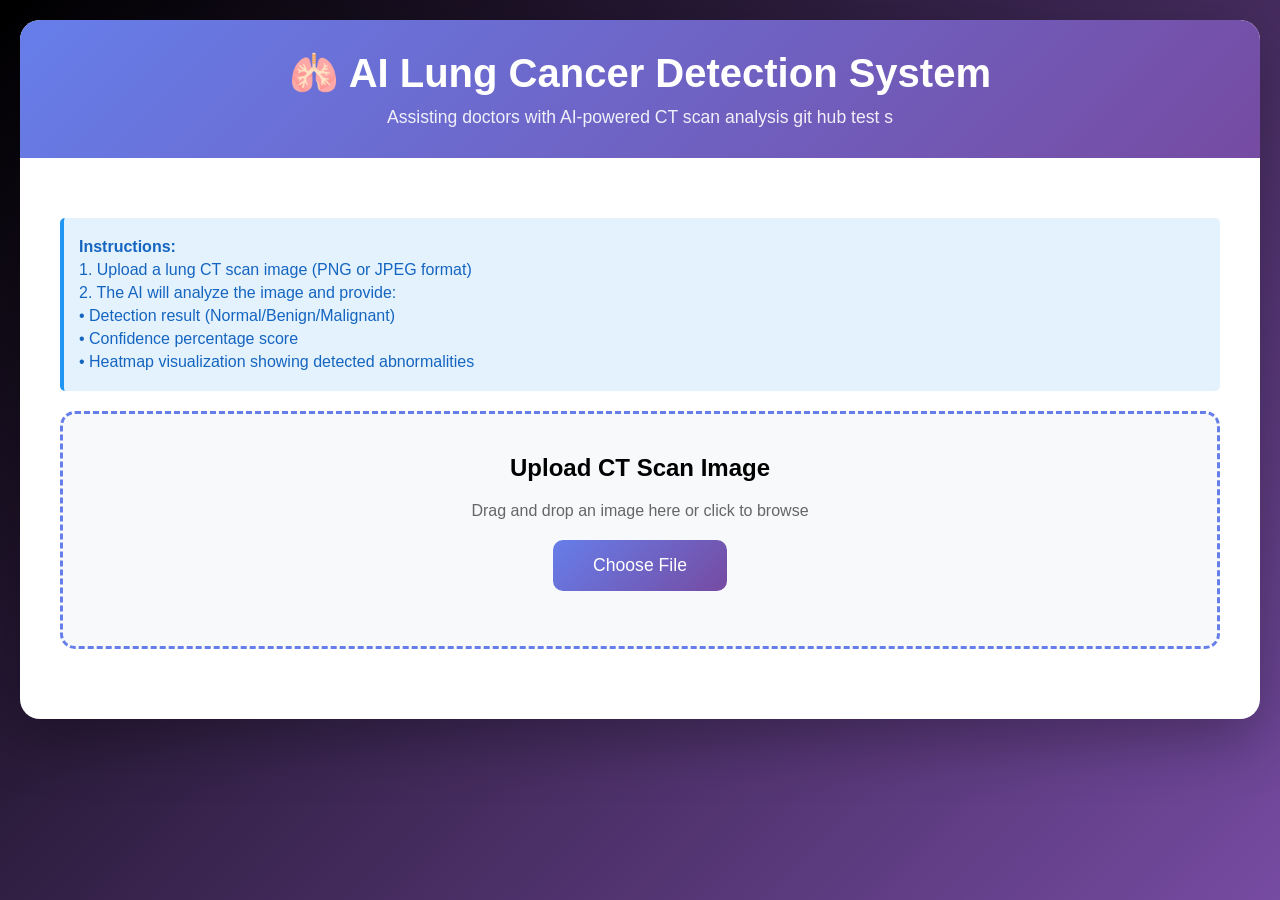
==== frontend/index.html @ 227d9005 "first commit" ====
<!DOCTYPE html>
<html lang="en">
<head>
    <meta charset="UTF-8">
    <meta name="viewport" content="width=device-width, initial-scale=1.0">
    <title>AI Lung Cancer Detection System</title>
    <style>
        * {
            margin: 0;
            padding: 0;
            box-sizing: border-box;
        }

        body {
            font-family: 'Segoe UI', Tahoma, Geneva, Verdana, sans-serif;
            background: linear-gradient(135deg, black, #764ba2 100%);
            min-height: 100vh;
            padding: 20px;
        }

        .container {
            max-width: 1400px;
            margin: 0 auto;
            background: white;
            border-radius: 20px;
            box-shadow: 0 20px 60px rgba(0, 0, 0, 0.3);
            overflow: hidden;
        }

        .header {
            background: linear-gradient(135deg, #667eea 0%, #764ba2 100%);
            color: white;
            padding: 30px;
            text-align: center;
        }

        .header h1 {
            font-size: 2.5em;
            margin-bottom: 10px;
        }

        .header p {
            font-size: 1.1em;
            opacity: 0.9;
        }

        .content {
            padding: 40px;
        }

        .upload-section {
            background: #f8f9fa;
            border: 3px dashed #667eea;
            border-radius: 15px;
            padding: 40px;
            text-align: center;
            margin-bottom: 30px;
            transition: all 0.3s ease;
        }

        .upload-section:hover {
            border-color: #764ba2;
            background: #f0f2f5;
        }

        .upload-section.dragover {
            border-color: #764ba2;
            background: #e8eaf6;
        }

        .file-input-wrapper {
            position: relative;
            display: inline-block;
        }

        .file-input {
            position: absolute;
            opacity: 0;
            width: 100%;
            height: 100%;
            cursor: pointer;
        }

        .upload-btn {
            background: linear-gradient(135deg, #667eea 0%, #764ba2 100%);
            color: white;
            padding: 15px 40px;
            border: none;
            border-radius: 10px;
            font-size: 1.1em;
            cursor: pointer;
            transition: transform 0.2s;
        }

        .upload-btn:hover {
            transform: scale(1.05);
        }

        .upload-btn:active {
            transform: scale(0.98);
        }

        .preview-section {
            display: none;
            margin-bottom: 30px;
        }

        .preview-section.active {
            display: block;
        }

        .preview-image {
            max-width: 100%;
            border-radius: 10px;
            box-shadow: 0 5px 15px rgba(0, 0, 0, 0.2);
        }

        .results-section {
            display: none;
        }

        .results-section.active {
            display: block;
        }

        .results-grid {
            display: grid;
            grid-template-columns: repeat(auto-fit, minmax(300px, 1fr));
            gap: 20px;
            margin-bottom: 30px;
        }

        .result-card {
            background: #f8f9fa;
            border-radius: 15px;
            padding: 25px;
            box-shadow: 0 5px 15px rgba(0, 0, 0, 0.1);
        }

        .result-card h3 {
            color: #667eea;
            margin-bottom: 15px;
            font-size: 1.3em;
        }

        .prediction-badge {
            display: inline-block;
            padding: 10px 20px;
            border-radius: 25px;
            font-size: 1.2em;
            font-weight: bold;
            margin: 10px 0;
        }

        .prediction-normal {
            background: #4caf50;
            color: white;
        }

        .prediction-benign {
            background: #ff9800;
            color: white;
        }

        .prediction-malignant {
            background: #f44336;
            color: white;
        }

        .probability-bar {
            width: 100%;
            height: 30px;
            background: #e0e0e0;
            border-radius: 15px;
            overflow: hidden;
            margin: 10px 0;
            position: relative;
        }

        .probability-fill {
            height: 100%;
            background: linear-gradient(90deg, #667eea 0%, #764ba2 100%);
            border-radius: 15px;
            transition: width 1s ease;
            display: flex;
            align-items: center;
            justify-content: center;
            color: white;
            font-weight: bold;
        }

        .probability-details {
            margin-top: 15px;
        }

        .probability-item {
            display: flex;
            justify-content: space-between;
            padding: 8px 0;
            border-bottom: 1px solid #e0e0e0;
        }

        .heatmap-section {
            margin-top: 30px;
            text-align: center;
        }

        .heatmap-image {
            max-width: 100%;
            border-radius: 10px;
            box-shadow: 0 5px 15px rgba(0, 0, 0, 0.2);
            margin-top: 20px;
        }

        .loading {
            display: none;
            text-align: center;
            padding: 40px;
        }

        .loading.active {
            display: block;
        }

        .spinner {
            border: 4px solid #f3f3f3;
            border-top: 4px solid #667eea;
            border-radius: 50%;
            width: 50px;
            height: 50px;
            animation: spin 1s linear infinite;
            margin: 0 auto 20px;
        }

        @keyframes spin {
            0% { transform: rotate(0deg); }
            100% { transform: rotate(360deg); }
        }

        .error-message {
            display: none;
            background: #ffebee;
            color: #c62828;
            padding: 15px;
            border-radius: 10px;
            margin: 20px 0;
            border-left: 4px solid #c62828;
        }

        .error-message.active {
            display: block;
        }

        .info-box {
            background: #e3f2fd;
            border-left: 4px solid #2196f3;
            padding: 15px;
            border-radius: 5px;
            margin: 20px 0;
        }

        .info-box p {
            margin: 5px 0;
            color: #1565c0;
        }
    </style>
</head>
<body>
    <div class="container">
        <div class="header">
            <h1>🫁 AI Lung Cancer Detection System</h1>
            <p>Assisting doctors with AI-powered CT scan analysis git hub test s</p>
        </div>

        <div class="content">
            <div class="info-box">
                <p><strong>Instructions:</strong></p>
                <p>1. Upload a lung CT scan image (PNG or JPEG format)</p>
                <p>2. The AI will analyze the image and provide:</p>
                <p>   • Detection result (Normal/Benign/Malignant)</p>
                <p>   • Confidence percentage score</p>
                <p>   • Heatmap visualization showing detected abnormalities</p>
            </div>

            <div class="upload-section" id="uploadSection">
                <h2>Upload CT Scan Image</h2>
                <p style="margin: 20px 0; color: #666;">Drag and drop an image here or click to browse</p>
                <div class="file-input-wrapper">
                    <input type="file" id="fileInput" class="file-input" accept="image/png,image/jpeg,image/jpg">
                    <button class="upload-btn" onclick="document.getElementById('fileInput').click()">
                        Choose File
                    </button>
                </div>
                <p id="fileName" style="margin-top: 15px; color: #666;"></p>
            </div>

            <div class="error-message" id="errorMessage"></div>

            <div class="loading" id="loading">
                <div class="spinner"></div>
                <p>Analyzing CT scan... Please wait</p>
            </div>

            <div class="preview-section" id="previewSection">
                <h2>Uploaded Image</h2>
                <img id="previewImage" class="preview-image" alt="Preview">
            </div>

            <div class="results-section" id="resultsSection">
                <h2 style="color: #667eea; margin-bottom: 20px;">Analysis Results</h2>
                
                <div class="results-grid">
                    <div class="result-card">
                        <h3>Prediction</h3>
                        <div id="predictionBadge" class="prediction-badge"></div>
                        <p id="predictionDescription" style="margin-top: 10px; color: #666;"></p>
                    </div>

                    <div class="result-card">
                        <h3>AI Confidence Score</h3>
                        <div class="probability-bar">
                            <div id="probabilityFill" class="probability-fill" style="width: 0%">
                                <span id="probabilityText">0%</span>
                            </div>
                        </div>
                        <p style="margin-top: 10px; color: #666; font-size: 0.9em;">
                            This score indicates how confident the AI model is in its prediction
                        </p>
                    </div>

                    <div class="result-card">
                        <h3>Detailed Probabilities</h3>
                        <div class="probability-details" id="probabilityDetails"></div>
                    </div>
                </div>

                <div class="heatmap-section">
                    <h2 style="color: #667eea; margin-bottom: 20px;">Heatmap Visualization</h2>
                    <p style="color: #666; margin-bottom: 15px;">
                        The heatmap shows where the AI detected potential abnormalities. 
                        Red/yellow areas indicate higher attention from the model.
                    </p>
                    <img id="heatmapImage" class="heatmap-image" alt="Heatmap" style="display: none;">
                </div>
            </div>
        </div>
    </div>

    <script>
        const API_URL = 'http://localhost:8000';
        const fileInput = document.getElementById('fileInput');
        const uploadSection = document.getElementById('uploadSection');
        const previewSection = document.getElementById('previewSection');
        const resultsSection = document.getElementById('resultsSection');
        const loading = document.getElementById('loading');
        const errorMessage = document.getElementById('errorMessage');
        const fileName = document.getElementById('fileName');

        // Drag and drop functionality
        uploadSection.addEventListener('dragover', (e) => {
            e.preventDefault();
            uploadSection.classList.add('dragover');
        });

        uploadSection.addEventListener('dragleave', () => {
            uploadSection.classList.remove('dragover');
        });

        uploadSection.addEventListener('drop', (e) => {
            e.preventDefault();
            uploadSection.classList.remove('dragover');
            const files = e.dataTransfer.files;
            if (files.length > 0) {
                handleFile(files[0]);
            }
        });

        fileInput.addEventListener('change', (e) => {
            if (e.target.files.length > 0) {
                handleFile(e.target.files[0]);
            }
        });

        function handleFile(file) {
            // Validate file type
            if (!file.type.match('image/(png|jpeg|jpg)')) {
                showError('Please upload a PNG or JPEG image file.');
                return;
            }

            fileName.textContent = `Selected: ${file.name}`;
            
            // Show preview
            const reader = new FileReader();
            reader.onload = (e) => {
                document.getElementById('previewImage').src = e.target.result;
                previewSection.classList.add('active');
            };
            reader.readAsDataURL(file);

            // Upload and analyze
            uploadAndAnalyze(file);
        }

        async function uploadAndAnalyze(file) {
            hideError();
            loading.classList.add('active');
            resultsSection.classList.remove('active');

            const formData = new FormData();
            formData.append('file', file);

            try {
                const response = await fetch(`${API_URL}/inference/predict?generate_heatmap=true`, {
                    method: 'POST',
                    body: formData
                });

                if (!response.ok) {
                    const error = await response.json();
                    throw new Error(error.detail || 'Analysis failed');
                }

                const result = await response.json();
                displayResults(result);
            } catch (error) {
                showError(`Error: ${error.message}. Make sure the backend server is running on ${API_URL}`);
            } finally {
                loading.classList.remove('active');
            }
        }

        function displayResults(result) {
            // Display prediction
            const predictionBadge = document.getElementById('predictionBadge');
            const prediction = result.prediction.toLowerCase();
            predictionBadge.textContent = result.prediction.toUpperCase();
            predictionBadge.className = `prediction-badge prediction-${prediction}`;

            // Prediction description
            const descriptions = {
                normal: 'No signs of cancer detected. However, this is an AI-assisted diagnosis. Please consult with a medical professional for final assessment.',
                benign: 'Benign (non-cancerous) tissue detected. This typically indicates a non-threatening condition, but professional medical evaluation is recommended.',
                malignant: 'Malignant (cancerous) tissue detected. This requires immediate medical attention and further diagnostic procedures.'
            };
            document.getElementById('predictionDescription').textContent = descriptions[prediction] || '';

            // Display probability score
            const probabilityScore = result.probability_score.toFixed(1);
            document.getElementById('probabilityText').textContent = `${probabilityScore}%`;
            document.getElementById('probabilityFill').style.width = `${probabilityScore}%`;

            // Display detailed probabilities
            const probabilityDetails = document.getElementById('probabilityDetails');
            probabilityDetails.innerHTML = '';
            for (const [label, prob] of Object.entries(result.probabilities)) {
                const item = document.createElement('div');
                item.className = 'probability-item';
                item.innerHTML = `
                    <span style="text-transform: capitalize; font-weight: bold;">${label}:</span>
                    <span>${prob.toFixed(2)}%</span>
                `;
                probabilityDetails.appendChild(item);
            }

            // Display heatmap
            if (result.heatmap_image) {
                const heatmapImg = document.getElementById('heatmapImage');
                heatmapImg.src = `data:image/png;base64,${result.heatmap_image}`;
                heatmapImg.style.display = 'block';
            }

            resultsSection.classList.add('active');
        }

        function showError(message) {
            errorMessage.textContent = message;
            errorMessage.classList.add('active');
        }

        function hideError() {
            errorMessage.classList.remove('active');
        }
    </script>
</body>
</html>
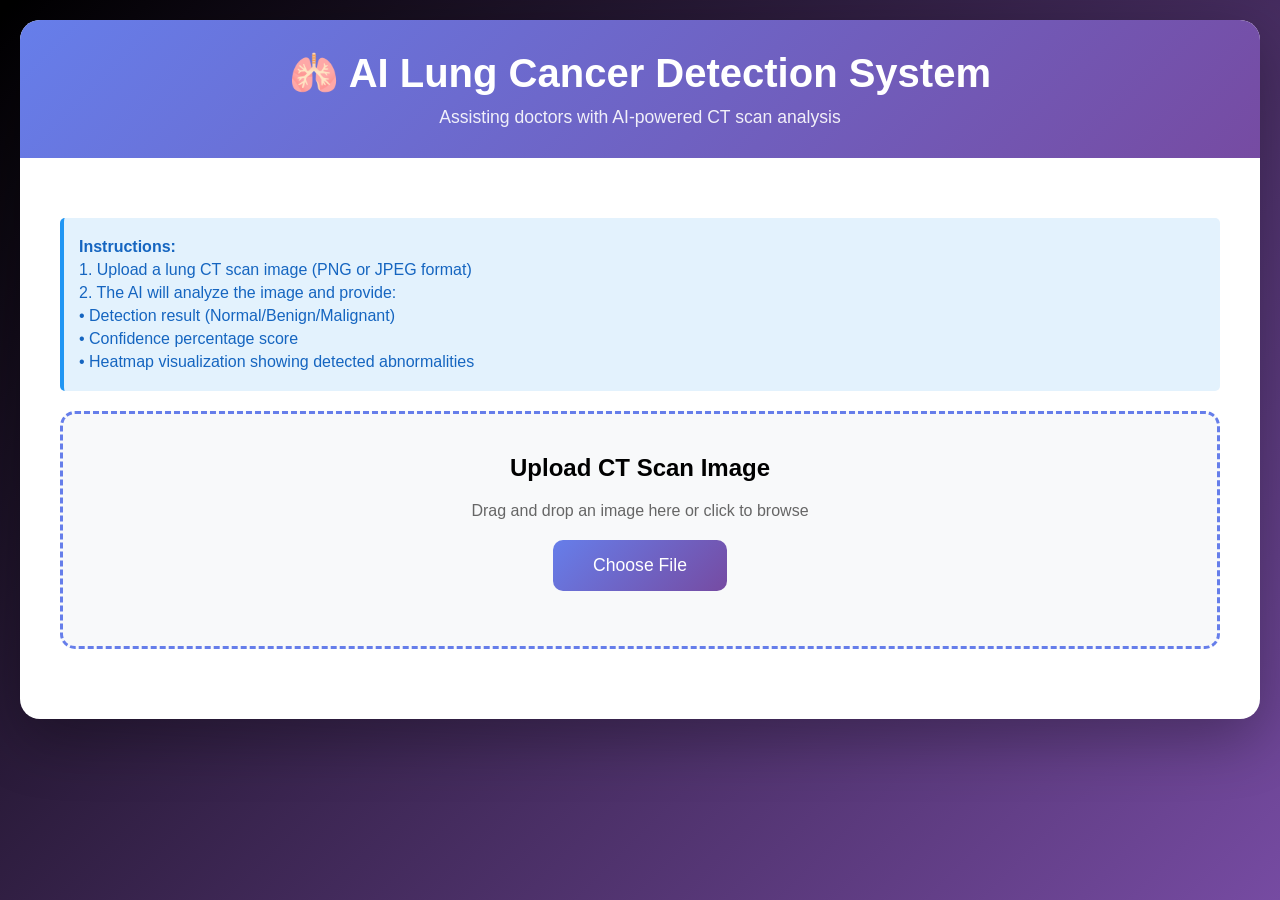
==== commit 1467a05f: "fixed_html" ====
--- a/frontend/index.html
+++ b/frontend/index.html
@@ -269,7 +269,7 @@
     <div class="container">
         <div class="header">
             <h1>🫁 AI Lung Cancer Detection System</h1>
-            <p>Assisting doctors with AI-powered CT scan analysis git hub test s</p>
+            <p>Assisting doctors with AI-powered CT scan analysis</p>
         </div>
 
         <div class="content">
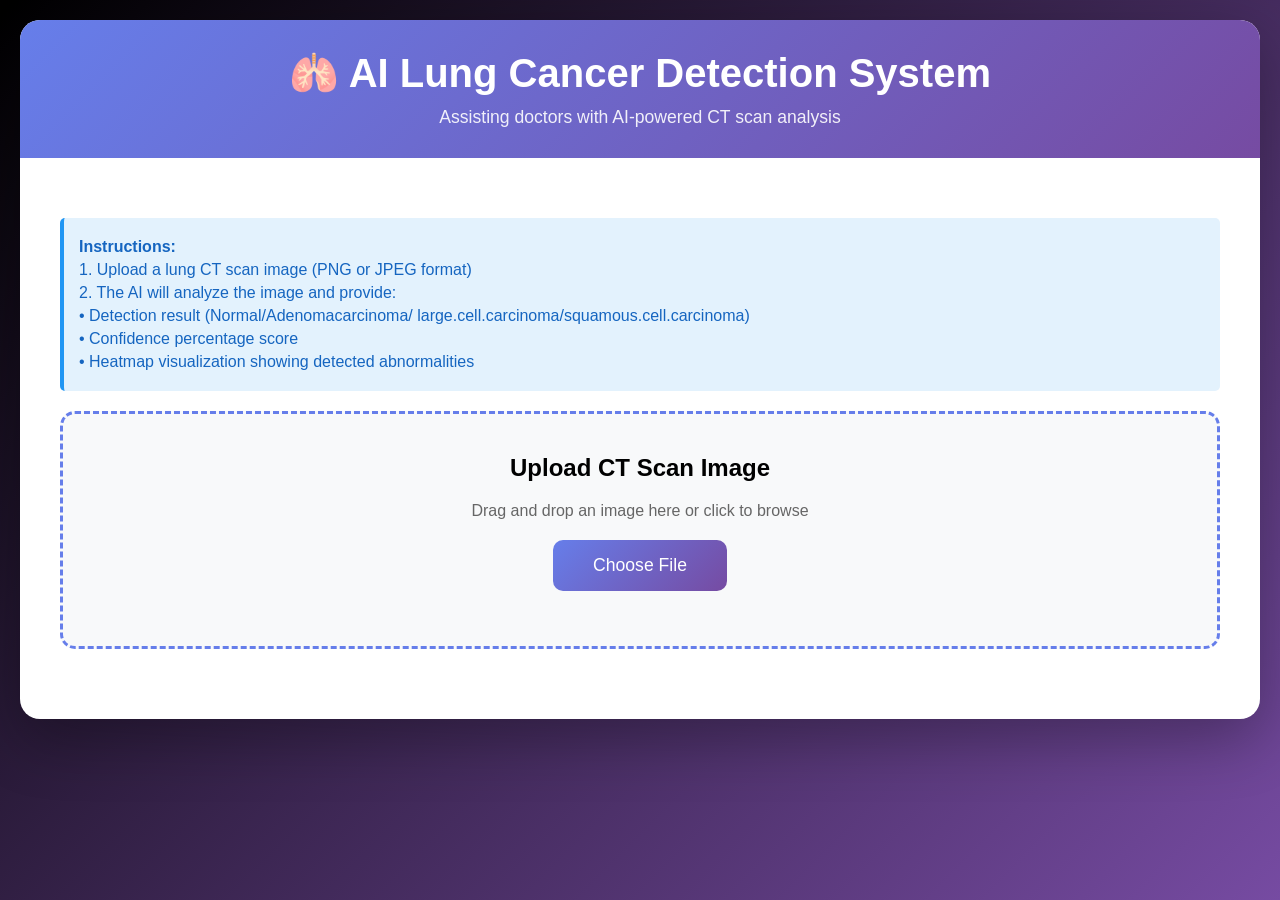
==== commit 2fe6e8cd: "testing prediction" ====
--- a/frontend/index.html
+++ b/frontend/index.html
@@ -277,7 +277,7 @@
                 <p><strong>Instructions:</strong></p>
                 <p>1. Upload a lung CT scan image (PNG or JPEG format)</p>
                 <p>2. The AI will analyze the image and provide:</p>
-                <p>   • Detection result (Normal/Benign/Malignant)</p>
+                <p>   • Detection result (Normal/Adenomacarcinoma/ large.cell.carcinoma/squamous.cell.carcinoma)</p>
                 <p>   • Confidence percentage score</p>
                 <p>   • Heatmap visualization showing detected abnormalities</p>
             </div>
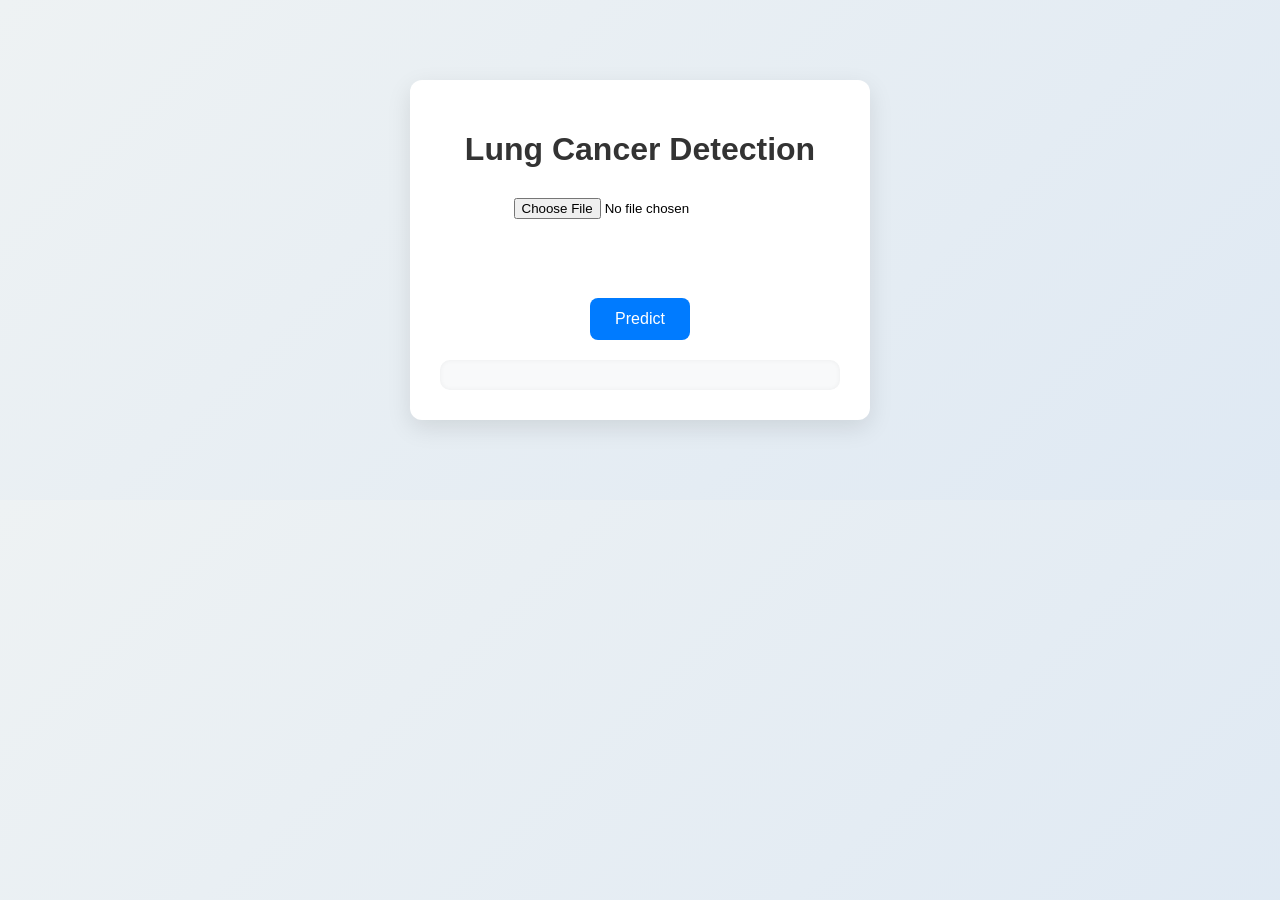
==== commit ce66dfc2: "sample frontend creation for presentation purposes only" ====
--- a/frontend/index.html
+++ b/frontend/index.html
@@ -1,486 +1,80 @@
 <!DOCTYPE html>
-<html lang="en">
+<html>
 <head>
-    <meta charset="UTF-8">
-    <meta name="viewport" content="width=device-width, initial-scale=1.0">
-    <title>AI Lung Cancer Detection System</title>
-    <style>
-        * {
-            margin: 0;
-            padding: 0;
-            box-sizing: border-box;
-        }
-
-        body {
-            font-family: 'Segoe UI', Tahoma, Geneva, Verdana, sans-serif;
-            background: linear-gradient(135deg, black, #764ba2 100%);
-            min-height: 100vh;
-            padding: 20px;
-        }
-
-        .container {
-            max-width: 1400px;
-            margin: 0 auto;
-            background: white;
-            border-radius: 20px;
-            box-shadow: 0 20px 60px rgba(0, 0, 0, 0.3);
-            overflow: hidden;
-        }
-
-        .header {
-            background: linear-gradient(135deg, #667eea 0%, #764ba2 100%);
-            color: white;
-            padding: 30px;
-            text-align: center;
-        }
-
-        .header h1 {
-            font-size: 2.5em;
-            margin-bottom: 10px;
-        }
-
-        .header p {
-            font-size: 1.1em;
-            opacity: 0.9;
-        }
-
-        .content {
-            padding: 40px;
-        }
-
-        .upload-section {
-            background: #f8f9fa;
-            border: 3px dashed #667eea;
-            border-radius: 15px;
-            padding: 40px;
-            text-align: center;
-            margin-bottom: 30px;
-            transition: all 0.3s ease;
-        }
-
-        .upload-section:hover {
-            border-color: #764ba2;
-            background: #f0f2f5;
-        }
-
-        .upload-section.dragover {
-            border-color: #764ba2;
-            background: #e8eaf6;
-        }
-
-        .file-input-wrapper {
-            position: relative;
-            display: inline-block;
-        }
-
-        .file-input {
-            position: absolute;
-            opacity: 0;
-            width: 100%;
-            height: 100%;
-            cursor: pointer;
-        }
-
-        .upload-btn {
-            background: linear-gradient(135deg, #667eea 0%, #764ba2 100%);
-            color: white;
-            padding: 15px 40px;
-            border: none;
-            border-radius: 10px;
-            font-size: 1.1em;
-            cursor: pointer;
-            transition: transform 0.2s;
-        }
-
-        .upload-btn:hover {
-            transform: scale(1.05);
-        }
-
-        .upload-btn:active {
-            transform: scale(0.98);
-        }
-
-        .preview-section {
-            display: none;
-            margin-bottom: 30px;
-        }
-
-        .preview-section.active {
-            display: block;
-        }
-
-        .preview-image {
-            max-width: 100%;
-            border-radius: 10px;
-            box-shadow: 0 5px 15px rgba(0, 0, 0, 0.2);
-        }
-
-        .results-section {
-            display: none;
-        }
-
-        .results-section.active {
-            display: block;
-        }
-
-        .results-grid {
-            display: grid;
-            grid-template-columns: repeat(auto-fit, minmax(300px, 1fr));
-            gap: 20px;
-            margin-bottom: 30px;
-        }
-
-        .result-card {
-            background: #f8f9fa;
-            border-radius: 15px;
-            padding: 25px;
-            box-shadow: 0 5px 15px rgba(0, 0, 0, 0.1);
-        }
-
-        .result-card h3 {
-            color: #667eea;
-            margin-bottom: 15px;
-            font-size: 1.3em;
-        }
-
-        .prediction-badge {
-            display: inline-block;
-            padding: 10px 20px;
-            border-radius: 25px;
-            font-size: 1.2em;
-            font-weight: bold;
-            margin: 10px 0;
-        }
-
-        .prediction-normal {
-            background: #4caf50;
-            color: white;
-        }
-
-        .prediction-benign {
-            background: #ff9800;
-            color: white;
-        }
-
-        .prediction-malignant {
-            background: #f44336;
-            color: white;
-        }
-
-        .probability-bar {
-            width: 100%;
-            height: 30px;
-            background: #e0e0e0;
-            border-radius: 15px;
-            overflow: hidden;
-            margin: 10px 0;
-            position: relative;
-        }
-
-        .probability-fill {
-            height: 100%;
-            background: linear-gradient(90deg, #667eea 0%, #764ba2 100%);
-            border-radius: 15px;
-            transition: width 1s ease;
-            display: flex;
-            align-items: center;
-            justify-content: center;
-            color: white;
-            font-weight: bold;
-        }
-
-        .probability-details {
-            margin-top: 15px;
-        }
-
-        .probability-item {
-            display: flex;
-            justify-content: space-between;
-            padding: 8px 0;
-            border-bottom: 1px solid #e0e0e0;
-        }
-
-        .heatmap-section {
-            margin-top: 30px;
-            text-align: center;
-        }
-
-        .heatmap-image {
-            max-width: 100%;
-            border-radius: 10px;
-            box-shadow: 0 5px 15px rgba(0, 0, 0, 0.2);
-            margin-top: 20px;
-        }
-
-        .loading {
-            display: none;
-            text-align: center;
-            padding: 40px;
-        }
-
-        .loading.active {
-            display: block;
-        }
-
-        .spinner {
-            border: 4px solid #f3f3f3;
-            border-top: 4px solid #667eea;
-            border-radius: 50%;
-            width: 50px;
-            height: 50px;
-            animation: spin 1s linear infinite;
-            margin: 0 auto 20px;
-        }
-
-        @keyframes spin {
-            0% { transform: rotate(0deg); }
-            100% { transform: rotate(360deg); }
-        }
-
-        .error-message {
-            display: none;
-            background: #ffebee;
-            color: #c62828;
-            padding: 15px;
-            border-radius: 10px;
-            margin: 20px 0;
-            border-left: 4px solid #c62828;
-        }
-
-        .error-message.active {
-            display: block;
-        }
-
-        .info-box {
-            background: #e3f2fd;
-            border-left: 4px solid #2196f3;
-            padding: 15px;
-            border-radius: 5px;
-            margin: 20px 0;
-        }
-
-        .info-box p {
-            margin: 5px 0;
-            color: #1565c0;
-        }
-    </style>
+    <title>Lung Cancer Detection</title>
+    <link rel="stylesheet" href="style.css">
 </head>
 <body>
-    <div class="container">
-        <div class="header">
-            <h1>🫁 AI Lung Cancer Detection System</h1>
-            <p>Assisting doctors with AI-powered CT scan analysis</p>
-        </div>
 
-        <div class="content">
-            <div class="info-box">
-                <p><strong>Instructions:</strong></p>
-                <p>1. Upload a lung CT scan image (PNG or JPEG format)</p>
-                <p>2. The AI will analyze the image and provide:</p>
-                <p>   • Detection result (Normal/Adenomacarcinoma/ large.cell.carcinoma/squamous.cell.carcinoma)</p>
-                <p>   • Confidence percentage score</p>
-                <p>   • Heatmap visualization showing detected abnormalities</p>
-            </div>
+<div class="container">
+    <h1>Lung Cancer Detection</h1>
 
-            <div class="upload-section" id="uploadSection">
-                <h2>Upload CT Scan Image</h2>
-                <p style="margin: 20px 0; color: #666;">Drag and drop an image here or click to browse</p>
-                <div class="file-input-wrapper">
-                    <input type="file" id="fileInput" class="file-input" accept="image/png,image/jpeg,image/jpg">
-                    <button class="upload-btn" onclick="document.getElementById('fileInput').click()">
-                        Choose File
-                    </button>
-                </div>
-                <p id="fileName" style="margin-top: 15px; color: #666;"></p>
-            </div>
+    <input type="file" id="fileInput" accept="image/*">
+    <br><br>
 
-            <div class="error-message" id="errorMessage"></div>
+    <img id="preview" style="max-width: 300px; display: none;" />
 
-            <div class="loading" id="loading">
-                <div class="spinner"></div>
-                <p>Analyzing CT scan... Please wait</p>
-            </div>
+    <br><br>
+    <button onclick="uploadImage()">Predict</button>
 
-            <div class="preview-section" id="previewSection">
-                <h2>Uploaded Image</h2>
-                <img id="previewImage" class="preview-image" alt="Preview">
-            </div>
+    <p id="loading" style="display:none;">Processing...</p>
 
-            <div class="results-section" id="resultsSection">
-                <h2 style="color: #667eea; margin-bottom: 20px;">Analysis Results</h2>
-                
-                <div class="results-grid">
-                    <div class="result-card">
-                        <h3>Prediction</h3>
-                        <div id="predictionBadge" class="prediction-badge"></div>
-                        <p id="predictionDescription" style="margin-top: 10px; color: #666;"></p>
-                    </div>
+    <div id="result"></div>
+</div>
 
-                    <div class="result-card">
-                        <h3>AI Confidence Score</h3>
-                        <div class="probability-bar">
-                            <div id="probabilityFill" class="probability-fill" style="width: 0%">
-                                <span id="probabilityText">0%</span>
-                            </div>
-                        </div>
-                        <p style="margin-top: 10px; color: #666; font-size: 0.9em;">
-                            This score indicates how confident the AI model is in its prediction
-                        </p>
-                    </div>
+<script>
+const fileInput = document.getElementById("fileInput");
+const preview = document.getElementById("preview");
 
-                    <div class="result-card">
-                        <h3>Detailed Probabilities</h3>
-                        <div class="probability-details" id="probabilityDetails"></div>
-                    </div>
-                </div>
+// Show image preview
+fileInput.addEventListener("change", function () {
+    const file = fileInput.files[0];
 
-                <div class="heatmap-section">
-                    <h2 style="color: #667eea; margin-bottom: 20px;">Heatmap Visualization</h2>
-                    <p style="color: #666; margin-bottom: 15px;">
-                        The heatmap shows where the AI detected potential abnormalities. 
-                        Red/yellow areas indicate higher attention from the model.
-                    </p>
-                    <img id="heatmapImage" class="heatmap-image" alt="Heatmap" style="display: none;">
-                </div>
-            </div>
-        </div>
-    </div>
+    if (file) {
+        preview.src = URL.createObjectURL(file);
+        preview.style.display = "block";
+    }
+});
 
-    <script>
-        const API_URL = 'http://localhost:8000';
-        const fileInput = document.getElementById('fileInput');
-        const uploadSection = document.getElementById('uploadSection');
-        const previewSection = document.getElementById('previewSection');
-        const resultsSection = document.getElementById('resultsSection');
-        const loading = document.getElementById('loading');
-        const errorMessage = document.getElementById('errorMessage');
-        const fileName = document.getElementById('fileName');
+async function uploadImage() {
+    console.log("Button clicked");
 
-        // Drag and drop functionality
-        uploadSection.addEventListener('dragover', (e) => {
-            e.preventDefault();
-            uploadSection.classList.add('dragover');
+    const file = fileInput.files[0];
+
+    if (!file) {
+        alert("Please select an image first");
+        return;
+    }
+
+    document.getElementById("loading").style.display = "block";
+    document.getElementById("result").innerHTML = "";
+
+    const formData = new FormData();
+    formData.append("file", file);
+
+    try {
+        const response = await fetch("http://127.0.0.1:8000/predict-lung-cancer", {
+            method: "POST",
+            body: formData
         });
 
-        uploadSection.addEventListener('dragleave', () => {
-            uploadSection.classList.remove('dragover');
-        });
+        const data = await response.json();
+        console.log("Response:", data);
 
-        uploadSection.addEventListener('drop', (e) => {
-            e.preventDefault();
-            uploadSection.classList.remove('dragover');
-            const files = e.dataTransfer.files;
-            if (files.length > 0) {
-                handleFile(files[0]);
-            }
-        });
+        document.getElementById("loading").style.display = "none";
 
-        fileInput.addEventListener('change', (e) => {
-            if (e.target.files.length > 0) {
-                handleFile(e.target.files[0]);
-            }
-        });
+        document.getElementById("result").innerHTML =
+    `<h3>Prediction: ${data.prediction}</h3>
+     <h3>Confidence: ${Number(data.confidence).toFixed(2)}%</h3>`;
 
-        function handleFile(file) {
-            // Validate file type
-            if (!file.type.match('image/(png|jpeg|jpg)')) {
-                showError('Please upload a PNG or JPEG image file.');
-                return;
-            }
+    } catch (error) {
+        console.error("Error:", error);
+        document.getElementById("loading").style.display = "none";
+        document.getElementById("result").innerHTML =
+            "<p style='color:red;'>Error processing image</p>";
+    }
+}
+</script>
 
-            fileName.textContent = `Selected: ${file.name}`;
-            
-            // Show preview
-            const reader = new FileReader();
-            reader.onload = (e) => {
-                document.getElementById('previewImage').src = e.target.result;
-                previewSection.classList.add('active');
-            };
-            reader.readAsDataURL(file);
-
-            // Upload and analyze
-            uploadAndAnalyze(file);
-        }
-
-        async function uploadAndAnalyze(file) {
-            hideError();
-            loading.classList.add('active');
-            resultsSection.classList.remove('active');
-
-            const formData = new FormData();
-            formData.append('file', file);
-
-            try {
-                const response = await fetch(`${API_URL}/inference/predict?generate_heatmap=true`, {
-                    method: 'POST',
-                    body: formData
-                });
-
-                if (!response.ok) {
-                    const error = await response.json();
-                    throw new Error(error.detail || 'Analysis failed');
-                }
-
-                const result = await response.json();
-                displayResults(result);
-            } catch (error) {
-                showError(`Error: ${error.message}. Make sure the backend server is running on ${API_URL}`);
-            } finally {
-                loading.classList.remove('active');
-            }
-        }
-
-        function displayResults(result) {
-            // Display prediction
-            const predictionBadge = document.getElementById('predictionBadge');
-            const prediction = result.prediction.toLowerCase();
-            predictionBadge.textContent = result.prediction.toUpperCase();
-            predictionBadge.className = `prediction-badge prediction-${prediction}`;
-
-            // Prediction description
-            const descriptions = {
-                normal: 'No signs of cancer detected. However, this is an AI-assisted diagnosis. Please consult with a medical professional for final assessment.',
-                benign: 'Benign (non-cancerous) tissue detected. This typically indicates a non-threatening condition, but professional medical evaluation is recommended.',
-                malignant: 'Malignant (cancerous) tissue detected. This requires immediate medical attention and further diagnostic procedures.'
-            };
-            document.getElementById('predictionDescription').textContent = descriptions[prediction] || '';
-
-            // Display probability score
-            const probabilityScore = result.probability_score.toFixed(1);
-            document.getElementById('probabilityText').textContent = `${probabilityScore}%`;
-            document.getElementById('probabilityFill').style.width = `${probabilityScore}%`;
-
-            // Display detailed probabilities
-            const probabilityDetails = document.getElementById('probabilityDetails');
-            probabilityDetails.innerHTML = '';
-            for (const [label, prob] of Object.entries(result.probabilities)) {
-                const item = document.createElement('div');
-                item.className = 'probability-item';
-                item.innerHTML = `
-                    <span style="text-transform: capitalize; font-weight: bold;">${label}:</span>
-                    <span>${prob.toFixed(2)}%</span>
-                `;
-                probabilityDetails.appendChild(item);
-            }
-
-            // Display heatmap
-            if (result.heatmap_image) {
-                const heatmapImg = document.getElementById('heatmapImage');
-                heatmapImg.src = `data:image/png;base64,${result.heatmap_image}`;
-                heatmapImg.style.display = 'block';
-            }
-
-            resultsSection.classList.add('active');
-        }
-
-        function showError(message) {
-            errorMessage.textContent = message;
-            errorMessage.classList.add('active');
-        }
-
-        function hideError() {
-            errorMessage.classList.remove('active');
-        }
-    </script>
 </body>
-</html>
+</html>
--- a/frontend/style.css
+++ b/frontend/style.css
@@ -0,0 +1,73 @@
+body {
+    margin: 0;
+    font-family: "Segoe UI", Tahoma, Geneva, Verdana, sans-serif;
+    background: linear-gradient(135deg, #eef2f3, #dfe9f3);
+}
+
+/* Main container */
+.container {
+    width: 400px;
+    margin: 80px auto;
+    padding: 30px;
+    background: white;
+    border-radius: 12px;
+    box-shadow: 0 8px 25px rgba(0, 0, 0, 0.1);
+    text-align: center;
+}
+
+/* Title */
+h1 {
+    margin-bottom: 20px;
+    color: #333;
+}
+
+/* File input */
+input[type="file"] {
+    margin: 10px 0;
+}
+
+/* Image preview */
+#preview {
+    margin-top: 15px;
+    border-radius: 10px;
+    border: 1px solid #ddd;
+}
+
+/* Button */
+button {
+    margin-top: 15px;
+    padding: 12px 25px;
+    font-size: 16px;
+    border: none;
+    border-radius: 8px;
+    background: #007BFF;
+    color: white;
+    cursor: pointer;
+    transition: 0.3s;
+}
+
+button:hover {
+    background: #0056b3;
+}
+
+/* Loading text */
+#loading {
+    margin-top: 15px;
+    font-weight: bold;
+    color: #555;
+}
+
+/* Result box */
+#result {
+    margin-top: 20px;
+    padding: 15px;
+    border-radius: 10px;
+    background: #f8f9fa;
+    box-shadow: inset 0 0 5px rgba(0,0,0,0.05);
+}
+
+/* Result text */
+#result h3 {
+    margin: 10px 0;
+    color: #222;
+}
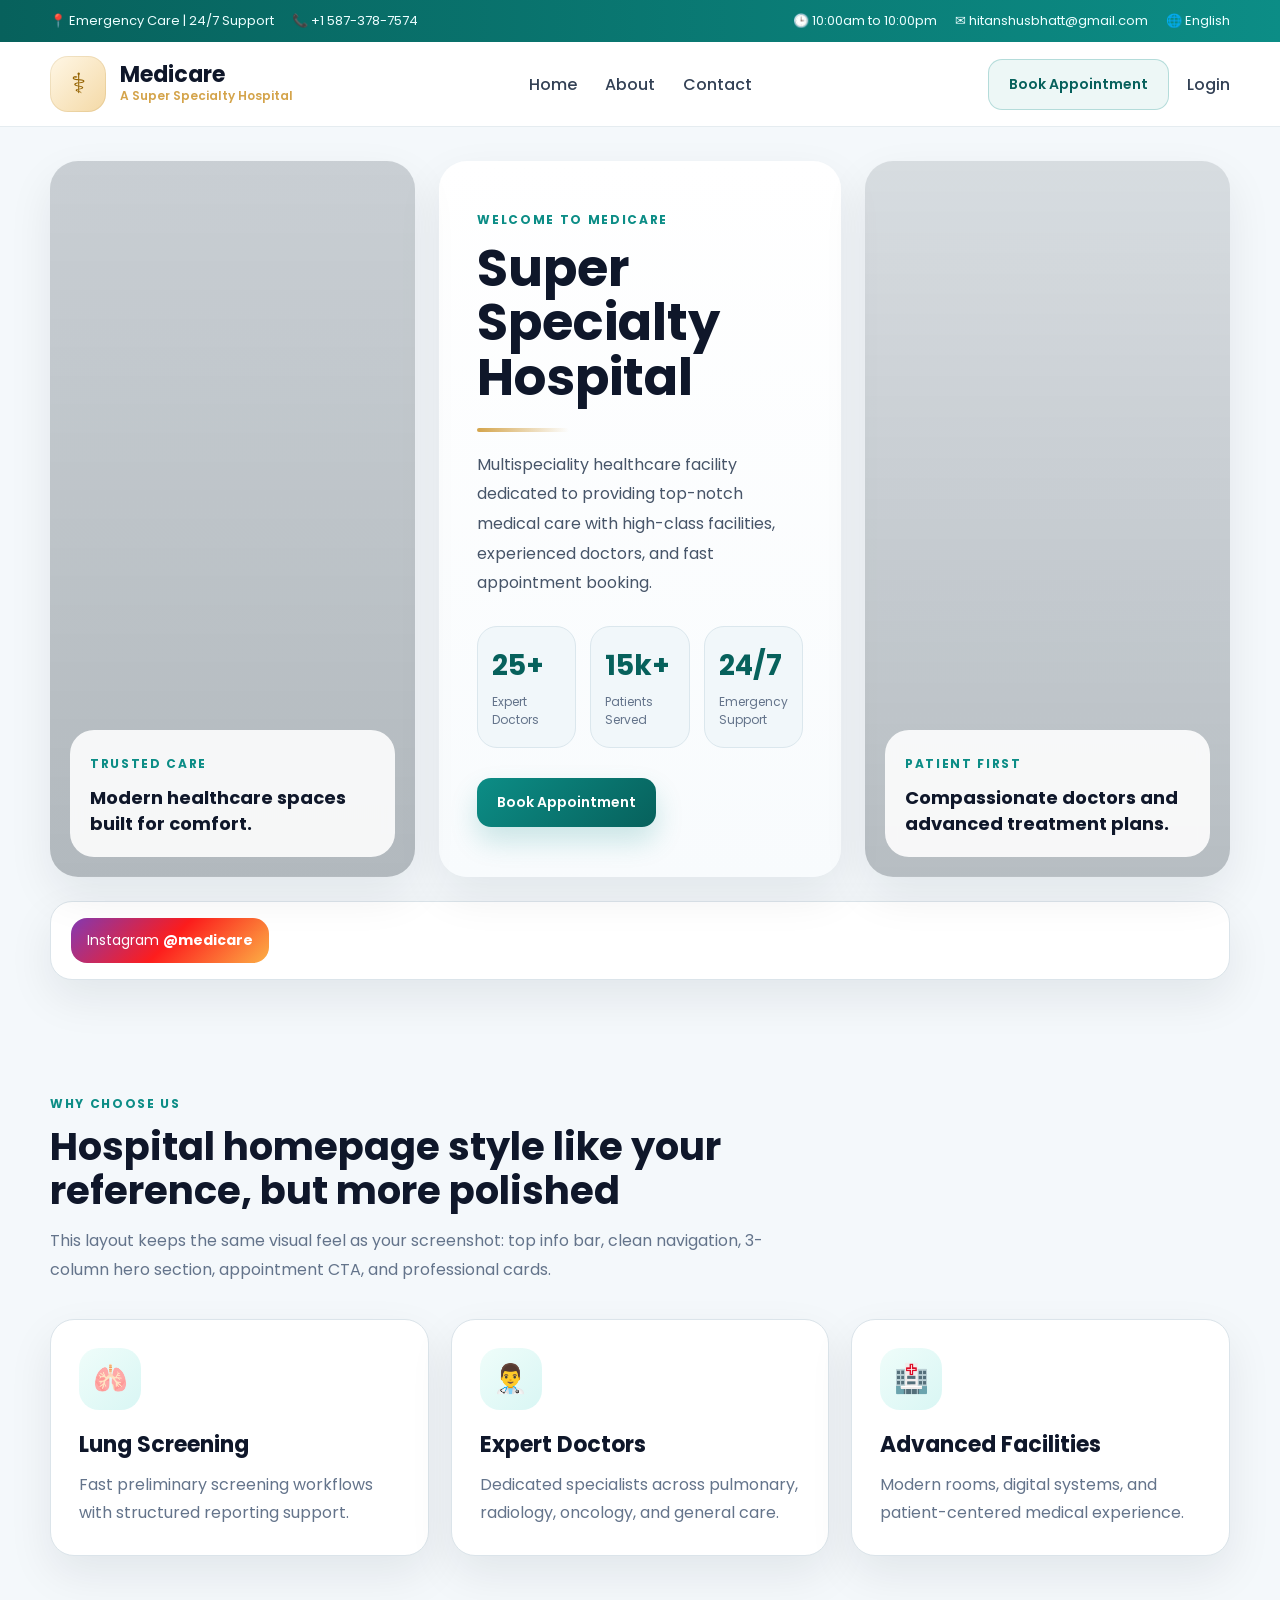
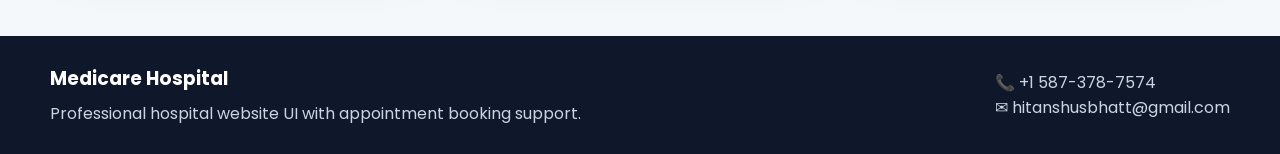
==== commit f9d13f8c: "Added main homepage for user" ====
--- a/frontend/index.html
+++ b/frontend/index.html
@@ -1,80 +1,151 @@
 <!DOCTYPE html>
-<html>
+<html lang="en">
 <head>
-    <title>Lung Cancer Detection</title>
-    <link rel="stylesheet" href="style.css">
+  <meta charset="UTF-8" />
+  <meta name="viewport" content="width=device-width, initial-scale=1.0" />
+  <title>Medicare | Super Specialty Hospital</title>
+  <link rel="preconnect" href="https://fonts.googleapis.com">
+  <link rel="preconnect" href="https://fonts.gstatic.com" crossorigin>
+  <link href="https://fonts.googleapis.com/css2?family=Poppins:wght@300;400;500;600;700;800&display=swap" rel="stylesheet">
+  <link rel="stylesheet" href="index.css" />
 </head>
 <body>
+  <div class="top-strip">
+    <div class="container top-strip-inner">
+      <div class="top-left">
+        <span>📍 Emergency Care | 24/7 Support</span>
+        <span>📞 +1 587-378-7574</span>
+      </div>
+      <div class="top-right">
+        <span>🕒 10:00am to 10:00pm</span>
+        <span>✉ hitanshusbhatt@gmail.com</span>
+        <span>🌐 English</span>
+      </div>
+    </div>
+  </div>
 
-<div class="container">
-    <h1>Lung Cancer Detection</h1>
+  <header class="header">
+    <div class="container nav-wrap">
+      <div class="brand">
+        <div class="brand-mark">⚕</div>
+        <div>
+          <h1>Medicare</h1>
+          <p>A Super Specialty Hospital</p>
+        </div>
+      </div>
 
-    <input type="file" id="fileInput" accept="image/*">
-    <br><br>
+      <nav class="nav">
+        <a href="#home">Home</a>
+        <a href="#about">About</a>
+        <a href="#contact">Contact</a>
+      </nav>
 
-    <img id="preview" style="max-width: 300px; display: none;" />
+      <div class="nav-actions">
+        <a href="book_appointments.html" class="btn btn-outline">Book Appointment</a>
+        <a href="login.html" class="login-link">Login</a>
+      </div>
+    </div>
+  </header>
 
-    <br><br>
-    <button onclick="uploadImage()">Predict</button>
+  <main>
+    <section class="hero" id="home">
+      <div class="container hero-grid">
+        <article class="hero-card image-card left-image">
+          <div class="image-overlay">
+            <span class="mini-badge">Trusted Care</span>
+            <h3>Modern healthcare spaces built for comfort.</h3>
+          </div>
+        </article>
 
-    <p id="loading" style="display:none;">Processing...</p>
+        <article class="hero-card center-card">
+          <span class="section-kicker">WELCOME TO MEDICARE</span>
+          <h2>Super Specialty Hospital</h2>
+          <div class="hero-divider"></div>
+          <p>
+            Multispeciality healthcare facility dedicated to providing top-notch
+            medical care with high-class facilities, experienced doctors, and
+            fast appointment booking.
+          </p>
 
-    <div id="result"></div>
-</div>
+          <div class="hero-stats">
+            <div>
+              <strong>25+</strong>
+              <span>Expert Doctors</span>
+            </div>
+            <div>
+              <strong>15k+</strong>
+              <span>Patients Served</span>
+            </div>
+            <div>
+              <strong>24/7</strong>
+              <span>Emergency Support</span>
+            </div>
+          </div>
 
-<script>
-const fileInput = document.getElementById("fileInput");
-const preview = document.getElementById("preview");
+          <div class="hero-actions">
+            <a href="book_appointments.html" class="btn btn-primary">Book Appointment</a>
+            
+          </div>
+        </article>
 
-// Show image preview
-fileInput.addEventListener("change", function () {
-    const file = fileInput.files[0];
+        <article class="hero-card image-card right-image">
+          <div class="image-overlay align-end">
+            <span class="mini-badge">Patient First</span>
+            <h3>Compassionate doctors and advanced treatment plans.</h3>
+          </div>
+        </article>
+      </div>
+    </section>
 
-    if (file) {
-        preview.src = URL.createObjectURL(file);
-        preview.style.display = "block";
-    }
-});
+    <section class="social-bar">
+      <div class="container social-wrap">
+        <div class="social-pill instagram">Instagram <strong>@medicare</strong></div>
+      </div>
+    </section>
 
-async function uploadImage() {
-    console.log("Button clicked");
+    <section class="services section" id="about">
+      <div class="container">
+        <div class="section-head">
+          <span class="section-kicker">WHY CHOOSE US</span>
+          <h2>Hospital homepage style like your reference, but more polished</h2>
+          <p>
+            This layout keeps the same visual feel as your screenshot: top info bar,
+            clean navigation, 3-column hero section, appointment CTA, and professional cards.
+          </p>
+        </div>
 
-    const file = fileInput.files[0];
+        <div class="service-grid">
+          <article class="service-card">
+            <div class="service-icon">🫁</div>
+            <h3>Lung Screening</h3>
+            <p>Fast preliminary screening workflows with structured reporting support.</p>
+          </article>
+          <article class="service-card">
+            <div class="service-icon">👨‍⚕️</div>
+            <h3>Expert Doctors</h3>
+            <p>Dedicated specialists across pulmonary, radiology, oncology, and general care.</p>
+          </article>
+          <article class="service-card">
+            <div class="service-icon">🏥</div>
+            <h3>Advanced Facilities</h3>
+            <p>Modern rooms, digital systems, and patient-centered medical experience.</p>
+          </article>
+        </div>
+      </div>
+    </section>
+  </main>
 
-    if (!file) {
-        alert("Please select an image first");
-        return;
-    }
-
-    document.getElementById("loading").style.display = "block";
-    document.getElementById("result").innerHTML = "";
-
-    const formData = new FormData();
-    formData.append("file", file);
-
-    try {
-        const response = await fetch("http://127.0.0.1:8000/predict-lung-cancer", {
-            method: "POST",
-            body: formData
-        });
-
-        const data = await response.json();
-        console.log("Response:", data);
-
-        document.getElementById("loading").style.display = "none";
-
-        document.getElementById("result").innerHTML =
-    `<h3>Prediction: ${data.prediction}</h3>
-     <h3>Confidence: ${Number(data.confidence).toFixed(2)}%</h3>`;
-
-    } catch (error) {
-        console.error("Error:", error);
-        document.getElementById("loading").style.display = "none";
-        document.getElementById("result").innerHTML =
-            "<p style='color:red;'>Error processing image</p>";
-    }
-}
-</script>
-
+  <footer class="footer" id="contact">
+    <div class="container footer-wrap">
+      <div>
+        <h3>Medicare Hospital</h3>
+        <p>Professional hospital website UI with appointment booking support.</p>
+      </div>
+      <div>
+        <p>📞 +1 587-378-7574</p>
+        <p>✉ hitanshusbhatt@gmail.com</p>
+      </div>
+    </div>
+  </footer>
 </body>
-</html>+</html>
--- a/frontend/index.css
+++ b/frontend/index.css
@@ -0,0 +1,701 @@
+:root {
+  --primary: #0c8d86;
+  --primary-dark: #07615c;
+  --gold: #d4a44b;
+  --accent: #0f172a;
+  --muted: #64748b;
+  --light: #f8fafc;
+  --line: #dbe4ea;
+  --white: #ffffff;
+  --shadow: 0 18px 45px rgba(15, 23, 42, 0.08);
+}
+
+* {
+  box-sizing: border-box;
+}
+
+html {
+  scroll-behavior: smooth;
+}
+
+body {
+  margin: 0;
+  font-family: "Poppins", sans-serif;
+  color: var(--accent);
+  background: #f4f8fb;
+}
+
+img {
+  max-width: 100%;
+  display: block;
+}
+
+.container {
+  width: min(1180px, calc(100% - 32px));
+  margin: 0 auto;
+}
+
+.top-strip {
+  background: linear-gradient(90deg, var(--primary-dark), var(--primary));
+  color: #ecfeff;
+  font-size: 13px;
+}
+
+.top-strip-inner,
+.top-left,
+.top-right,
+.nav-wrap,
+.social-wrap,
+.footer-wrap {
+  display: flex;
+  align-items: center;
+}
+
+.top-strip-inner {
+  justify-content: space-between;
+  gap: 16px;
+  min-height: 42px;
+}
+
+.top-left,
+.top-right {
+  gap: 18px;
+  flex-wrap: wrap;
+}
+
+.header {
+  position: sticky;
+  top: 0;
+  z-index: 30;
+  background: rgba(255, 255, 255, 0.95);
+  backdrop-filter: blur(10px);
+  border-bottom: 1px solid rgba(219, 228, 234, 0.7);
+}
+
+.nav-wrap {
+  justify-content: space-between;
+  min-height: 84px;
+  gap: 20px;
+}
+
+.brand {
+  display: flex;
+  align-items: center;
+  gap: 14px;
+}
+
+.brand-mark {
+  width: 56px;
+  height: 56px;
+  border-radius: 18px;
+  display: grid;
+  place-items: center;
+  background: linear-gradient(135deg, #fff7e6, #f4d9a6);
+  color: #946200;
+  font-size: 28px;
+  box-shadow: inset 0 0 0 1px rgba(148, 98, 0, 0.12);
+}
+
+.brand h1,
+.brand p,
+.section-head h2,
+.section-head p,
+.service-card h3,
+.service-card p,
+.appointment-copy h2,
+.appointment-copy p,
+.footer h3,
+.footer p {
+  margin: 0;
+}
+
+.brand h1 {
+  font-size: 22px;
+  line-height: 1.1;
+}
+
+.brand p {
+  color: var(--gold);
+  font-size: 12px;
+  font-weight: 600;
+}
+
+.nav {
+  display: flex;
+  align-items: center;
+  gap: 28px;
+}
+
+.nav a,
+.login-link {
+  text-decoration: none;
+  color: #334155;
+  font-weight: 500;
+}
+
+.nav a:hover,
+.login-link:hover {
+  color: var(--primary);
+}
+
+.nav-actions {
+  display: flex;
+  align-items: center;
+  gap: 18px;
+}
+
+.btn {
+  display: inline-flex;
+  align-items: center;
+  justify-content: center;
+  gap: 8px;
+  text-decoration: none;
+  border: none;
+  border-radius: 14px;
+  padding: 14px 20px;
+  font-size: 14px;
+  font-weight: 600;
+  cursor: pointer;
+  transition: transform 0.22s ease, box-shadow 0.22s ease, background 0.22s ease;
+}
+
+.btn:hover {
+  transform: translateY(-2px);
+}
+
+.btn-primary {
+  color: var(--white);
+  background: linear-gradient(135deg, var(--primary), var(--primary-dark));
+  box-shadow: 0 14px 28px rgba(12, 141, 134, 0.2);
+}
+
+.btn-outline {
+  color: var(--primary-dark);
+  background: rgba(12, 141, 134, 0.07);
+  border: 1px solid rgba(12, 141, 134, 0.25);
+}
+
+.btn-light {
+  color: var(--accent);
+  background: #eef5f9;
+  border: 1px solid #d9e3ea;
+}
+
+.wide {
+  width: 100%;
+}
+
+.hero {
+  padding: 34px 0 12px;
+}
+
+.hero-grid {
+  display: grid;
+  grid-template-columns: 1fr 1.1fr 1fr;
+  gap: 24px;
+  align-items: stretch;
+}
+
+.hero-card {
+  border-radius: 28px;
+  overflow: hidden;
+  min-height: 520px;
+  box-shadow: var(--shadow);
+}
+
+.image-card {
+  position: relative;
+  background-size: cover;
+  background-position: center;
+}
+
+.left-image {
+  background-image: linear-gradient(rgba(6, 20, 31, 0.18), rgba(6, 20, 31, 0.28)), url('https://images.unsplash.com/photo-1519494026892-80bbd2d6fd0d?auto=format&fit=crop&w=1200&q=80');
+}
+
+.right-image {
+  background-image: linear-gradient(rgba(6, 20, 31, 0.12), rgba(6, 20, 31, 0.26)), url('https://images.unsplash.com/photo-1576091160550-2173dba999ef?auto=format&fit=crop&w=1200&q=80');
+}
+
+.image-overlay {
+  position: absolute;
+  inset: auto 20px 20px 20px;
+  padding: 20px;
+  border-radius: 24px;
+  background: rgba(255, 255, 255, 0.88);
+  backdrop-filter: blur(6px);
+}
+
+.image-overlay.align-end {
+  top: auto;
+}
+
+.image-overlay h3 {
+  margin: 10px 0 0;
+  font-size: 18px;
+  line-height: 1.45;
+}
+
+.mini-badge,
+.section-kicker {
+  display: inline-block;
+  letter-spacing: 0.14em;
+  text-transform: uppercase;
+  font-size: 12px;
+  font-weight: 700;
+  color: var(--primary);
+}
+
+.center-card {
+  background: linear-gradient(180deg, #ffffff, #f8fbfd);
+  padding: 50px 38px;
+  display: flex;
+  flex-direction: column;
+  justify-content: center;
+}
+
+.center-card h2 {
+  margin: 12px 0 0;
+  font-size: clamp(34px, 4vw, 54px);
+  line-height: 1.06;
+}
+
+.hero-divider {
+  width: 92px;
+  height: 4px;
+  border-radius: 999px;
+  margin: 24px 0 18px;
+  background: linear-gradient(90deg, var(--gold), transparent);
+}
+
+.center-card p {
+  margin: 0;
+  color: #475569;
+  font-size: 16px;
+  line-height: 1.85;
+}
+
+.hero-stats {
+  display: grid;
+  grid-template-columns: repeat(3, 1fr);
+  gap: 14px;
+  margin: 28px 0 30px;
+}
+
+.hero-stats div {
+  padding: 18px 14px;
+  border-radius: 20px;
+  background: #f1f7fa;
+  border: 1px solid #dbe7ed;
+}
+
+.hero-stats strong {
+  display: block;
+  font-size: 28px;
+  color: var(--primary-dark);
+}
+
+.hero-stats span {
+  display: block;
+  margin-top: 6px;
+  font-size: 12px;
+  color: var(--muted);
+}
+
+.hero-actions {
+  display: flex;
+  gap: 14px;
+  flex-wrap: wrap;
+}
+
+.social-bar {
+  padding: 12px 0 30px;
+}
+
+.social-wrap {
+  justify-content: space-between;
+  gap: 16px;
+  background: #fff;
+  border: 1px solid var(--line);
+  border-radius: 22px;
+  padding: 16px 20px;
+  box-shadow: var(--shadow);
+}
+
+.social-wrap p {
+  margin: 0;
+  font-size: 20px;
+  font-weight: 600;
+  text-align: center;
+}
+
+.social-pill {
+  padding: 12px 16px;
+  border-radius: 16px;
+  color: #fff;
+  font-size: 14px;
+}
+
+.instagram {
+  background: linear-gradient(135deg, #833ab4, #fd1d1d, #fcb045);
+}
+
+.youtube {
+  background: linear-gradient(135deg, #ef4444, #dc2626);
+}
+
+.section {
+  padding: 80px 0;
+}
+
+.section-head {
+  max-width: 760px;
+  margin-bottom: 34px;
+}
+
+.section-head.small-gap {
+  margin-bottom: 26px;
+}
+
+.section-head h2,
+.appointment-copy h2 {
+  margin-top: 10px;
+  font-size: clamp(28px, 3vw, 42px);
+  line-height: 1.15;
+}
+
+.section-head p,
+.appointment-copy p {
+  margin-top: 14px;
+  color: var(--muted);
+  line-height: 1.8;
+}
+
+.service-grid,
+.appointments-grid {
+  display: grid;
+  grid-template-columns: repeat(3, 1fr);
+  gap: 22px;
+}
+
+.service-card,
+.appointment-card,
+.empty-state,
+.appointment-box {
+  background: var(--white);
+  border: 1px solid var(--line);
+  border-radius: 24px;
+  box-shadow: var(--shadow);
+}
+
+.service-card {
+  padding: 28px;
+}
+
+.service-icon {
+  width: 62px;
+  height: 62px;
+  display: grid;
+  place-items: center;
+  border-radius: 20px;
+  font-size: 28px;
+  margin-bottom: 18px;
+  background: linear-gradient(135deg, #effdfa, #d9f6f4);
+}
+
+.service-card h3 {
+  font-size: 22px;
+}
+
+.service-card p {
+  margin-top: 10px;
+  line-height: 1.75;
+  color: var(--muted);
+}
+
+.appointment {
+  background: linear-gradient(180deg, #f7fbfd, #eef7fb);
+}
+
+.appointment-layout {
+  display: grid;
+  grid-template-columns: 0.9fr 1.1fr;
+  gap: 26px;
+  align-items: start;
+}
+
+.feature-list {
+  margin: 24px 0 0;
+  padding: 0;
+  list-style: none;
+}
+
+.feature-list li {
+  margin-bottom: 12px;
+  padding-left: 30px;
+  position: relative;
+  color: #334155;
+}
+
+.feature-list li::before {
+  content: "✓";
+  position: absolute;
+  left: 0;
+  top: 0;
+  width: 22px;
+  height: 22px;
+  border-radius: 50%;
+  display: grid;
+  place-items: center;
+  background: rgba(12, 141, 134, 0.1);
+  color: var(--primary-dark);
+  font-size: 12px;
+  font-weight: 700;
+}
+
+.appointment-box {
+  padding: 26px;
+}
+
+.appointment-form {
+  display: block;
+}
+
+.input-grid {
+  display: grid;
+  grid-template-columns: repeat(2, 1fr);
+  gap: 18px;
+}
+
+.field {
+  display: flex;
+  flex-direction: column;
+  gap: 10px;
+}
+
+.field label {
+  font-size: 14px;
+  font-weight: 600;
+  color: #1e293b;
+}
+
+.field input,
+.field select,
+.field textarea {
+  width: 100%;
+  border: 1px solid #d4e1e8;
+  border-radius: 14px;
+  padding: 14px 16px;
+  font: inherit;
+  background: #fbfeff;
+  color: #0f172a;
+  outline: none;
+  transition: border-color 0.2s ease, box-shadow 0.2s ease;
+}
+
+.field input:focus,
+.field select:focus,
+.field textarea:focus {
+  border-color: rgba(12, 141, 134, 0.7);
+  box-shadow: 0 0 0 4px rgba(12, 141, 134, 0.1);
+}
+
+.full-width,
+.form-actions {
+  margin-top: 18px;
+}
+
+.appointments-grid {
+  grid-template-columns: repeat(2, 1fr);
+}
+
+.appointment-card,
+.empty-state {
+  padding: 22px;
+}
+
+.card-top {
+  display: flex;
+  justify-content: space-between;
+  align-items: flex-start;
+  gap: 16px;
+}
+
+.appointment-card h3,
+.appointment-card p,
+.card-badge,
+.meta-grid span,
+.empty-state p {
+  margin: 0;
+}
+
+.appointment-card h3 {
+  font-size: 22px;
+}
+
+.card-badge {
+  padding: 8px 12px;
+  border-radius: 999px;
+  background: rgba(12, 141, 134, 0.1);
+  color: var(--primary-dark);
+  font-size: 12px;
+  font-weight: 700;
+}
+
+.meta-grid {
+  display: grid;
+  grid-template-columns: repeat(2, 1fr);
+  gap: 14px;
+  margin: 18px 0;
+}
+
+.meta-grid div {
+  padding: 14px;
+  border-radius: 16px;
+  background: #f8fbfd;
+  border: 1px solid #e2edf2;
+}
+
+.meta-grid strong,
+.notes strong {
+  display: block;
+  margin-bottom: 6px;
+  font-size: 13px;
+  color: var(--muted);
+}
+
+.meta-grid span,
+.notes p {
+  color: #0f172a;
+  font-weight: 500;
+}
+
+.notes {
+  padding: 16px;
+  border-radius: 18px;
+  background: #fffdf7;
+  border: 1px solid #f5e6bf;
+}
+
+.card-actions {
+  margin-top: 18px;
+}
+
+.delete-btn {
+  border: none;
+  background: #fff1f2;
+  color: #be123c;
+  padding: 12px 16px;
+  border-radius: 14px;
+  cursor: pointer;
+  font-weight: 600;
+}
+
+.empty-state {
+  text-align: center;
+  grid-column: 1 / -1;
+}
+
+.empty-state h3 {
+  margin: 0 0 8px;
+  font-size: 24px;
+}
+
+.empty-state p {
+  color: var(--muted);
+  line-height: 1.7;
+}
+
+.footer {
+  padding: 28px 0;
+  background: #0f172a;
+  color: #cbd5e1;
+}
+
+.footer-wrap {
+  justify-content: space-between;
+  gap: 20px;
+}
+
+.footer h3 {
+  color: #fff;
+  margin-bottom: 8px;
+}
+
+.toast {
+  position: fixed;
+  right: 18px;
+  bottom: 18px;
+  background: #0f172a;
+  color: #fff;
+  padding: 14px 16px;
+  border-radius: 14px;
+  box-shadow: var(--shadow);
+  opacity: 0;
+  transform: translateY(10px);
+  pointer-events: none;
+  transition: all 0.25s ease;
+}
+
+.toast.show {
+  opacity: 1;
+  transform: translateY(0);
+}
+
+@media (max-width: 1080px) {
+  .nav {
+    display: none;
+  }
+
+  .hero-grid,
+  .appointment-layout,
+  .service-grid {
+    grid-template-columns: 1fr;
+  }
+
+  .hero-card {
+    min-height: 360px;
+  }
+
+  .center-card {
+    min-height: auto;
+  }
+
+  .appointments-grid {
+    grid-template-columns: 1fr;
+  }
+}
+
+@media (max-width: 760px) {
+  .top-strip-inner,
+  .nav-wrap,
+  .social-wrap,
+  .footer-wrap,
+  .card-top {
+    flex-direction: column;
+    align-items: flex-start;
+  }
+
+  .hero {
+    padding-top: 20px;
+  }
+
+  .center-card {
+    padding: 32px 22px;
+  }
+
+  .hero-stats,
+  .input-grid,
+  .meta-grid {
+    grid-template-columns: 1fr;
+  }
+
+  .social-wrap p {
+    font-size: 17px;
+  }
+
+  .nav-actions {
+    width: 100%;
+    justify-content: space-between;
+  }
+}
